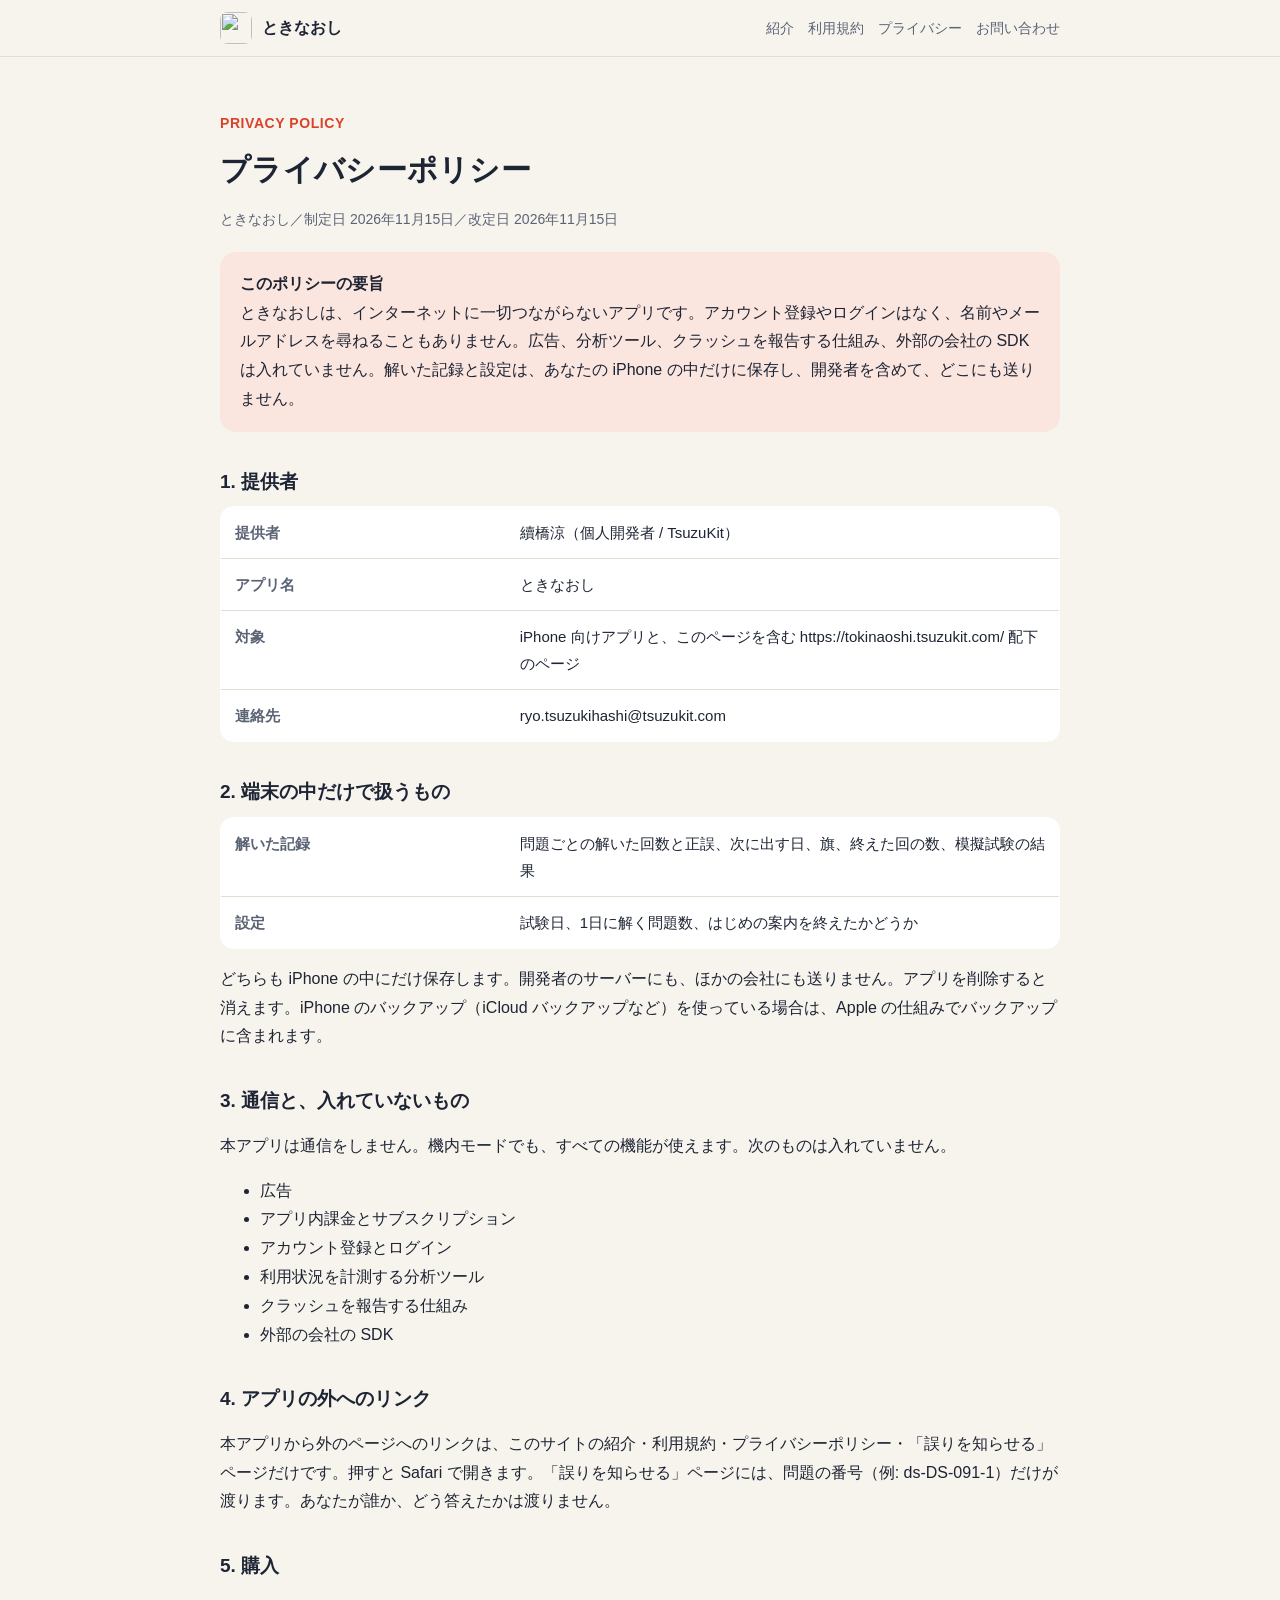
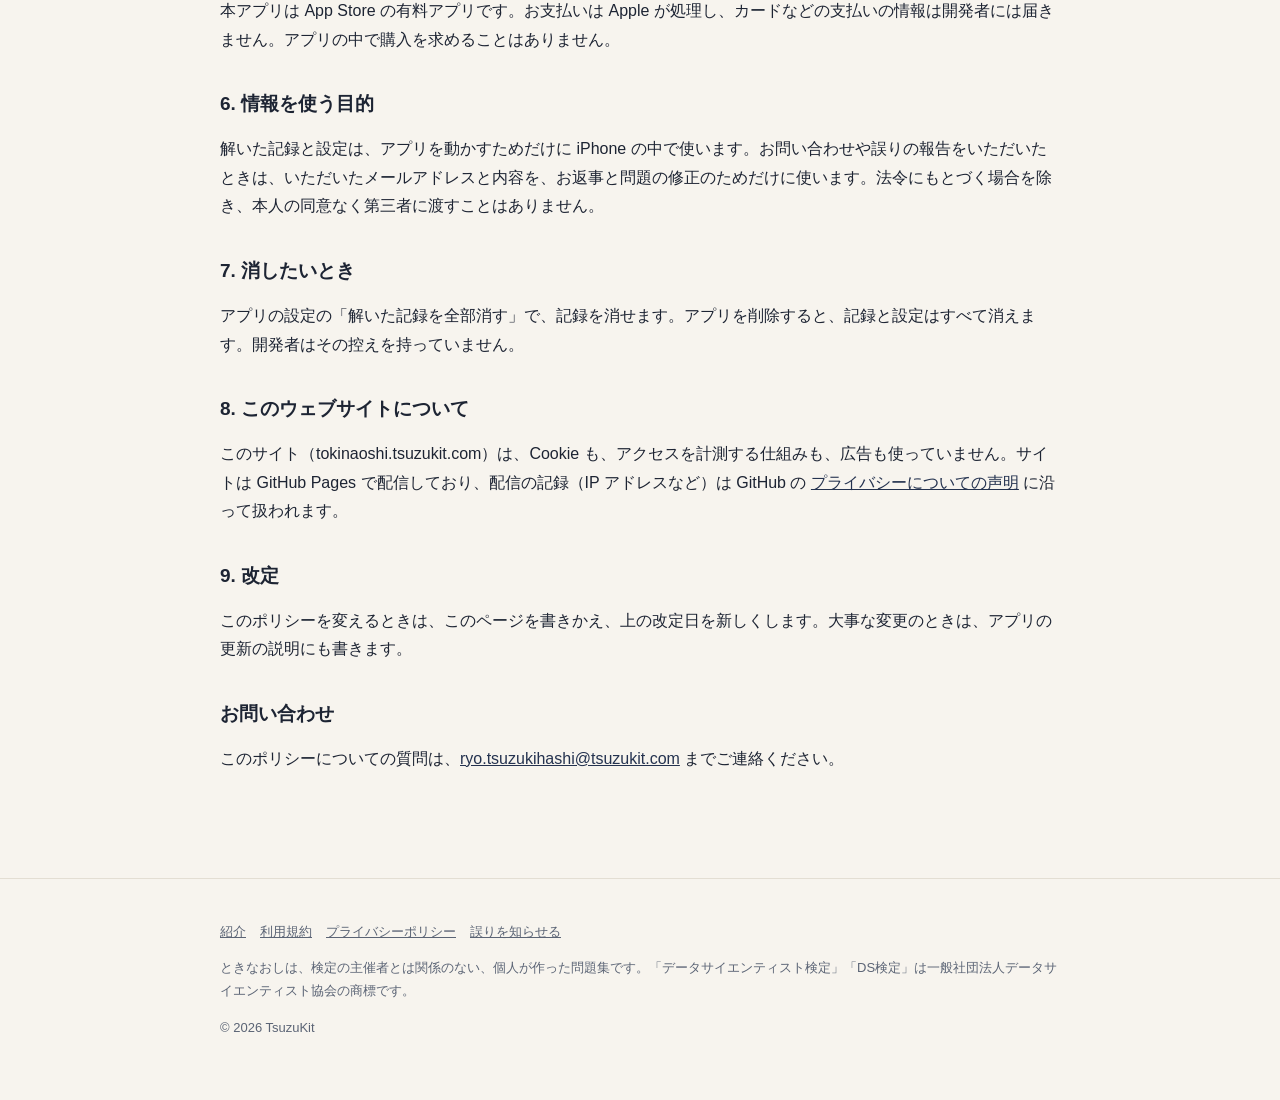
==== privacy.html @ 1ac1acfb "ときなおしの紹介・利用規約・プライバシーポリシー・誤りを知らせるページ" ====
<!DOCTYPE html>
<html lang="ja">
<head>
<meta charset="UTF-8">
<meta name="viewport" content="width=device-width, initial-scale=1">
<title>プライバシーポリシー - ときなおし</title>
<meta name="description" content="ときなおしのプライバシーポリシー。通信をせず、個人情報を集めません。">
<meta property="og:title" content="プライバシーポリシー - ときなおし">
<meta property="og:description" content="ときなおしのプライバシーポリシー。通信をせず、個人情報を集めません。">
<meta property="og:type" content="website">
<meta property="og:url" content="https://tokinaoshi.tsuzukit.com/privacy.html">
<meta property="og:image" content="https://tokinaoshi.tsuzukit.com/assets/og.jpg">
<link rel="icon" href="assets/icon.png">
<link rel="apple-touch-icon" href="assets/icon.png">
<link rel="stylesheet" href="style.css">
</head>
<body>
<header class="site"><div class="wrap">
<a class="brand" href="./"><img src="assets/icon.png" alt="" width="32" height="32">ときなおし</a>
<nav class="site"><a href="./">紹介</a><a href="terms.html">利用規約</a><a href="privacy.html">プライバシー</a><a href="./#contact">お問い合わせ</a></nav>
</div></header>
<main class="wrap">
<article class="doc">
<p class="eyebrow">PRIVACY POLICY</p>
<h1>プライバシーポリシー</h1>
<p class="meta">ときなおし／制定日 2026年11月15日／改定日 2026年11月15日</p>
<div class="summary"><strong>このポリシーの要旨</strong><br>ときなおしは、インターネットに一切つながらないアプリです。アカウント登録やログインはなく、名前やメールアドレスを尋ねることもありません。広告、分析ツール、クラッシュを報告する仕組み、外部の会社の SDK は入れていません。解いた記録と設定は、あなたの iPhone の中だけに保存し、開発者を含めて、どこにも送りません。</div>
<h2>1. 提供者</h2>
<table>
<tr><th>提供者</th><td>續橋涼（個人開発者 / TsuzuKit）</td></tr>
<tr><th>アプリ名</th><td>ときなおし</td></tr>
<tr><th>対象</th><td>iPhone 向けアプリと、このページを含む https://tokinaoshi.tsuzukit.com/ 配下のページ</td></tr>
<tr><th>連絡先</th><td>ryo.tsuzukihashi@tsuzukit.com</td></tr>
</table>
<h2>2. 端末の中だけで扱うもの</h2>
<table>
<tr><th>解いた記録</th><td>問題ごとの解いた回数と正誤、次に出す日、旗、終えた回の数、模擬試験の結果</td></tr>
<tr><th>設定</th><td>試験日、1日に解く問題数、はじめの案内を終えたかどうか</td></tr>
</table>
<p>どちらも iPhone の中にだけ保存します。開発者のサーバーにも、ほかの会社にも送りません。アプリを削除すると消えます。iPhone のバックアップ（iCloud バックアップなど）を使っている場合は、Apple の仕組みでバックアップに含まれます。</p>
<h2>3. 通信と、入れていないもの</h2>
<p>本アプリは通信をしません。機内モードでも、すべての機能が使えます。次のものは入れていません。</p>
<ul><li>広告</li><li>アプリ内課金とサブスクリプション</li><li>アカウント登録とログイン</li><li>利用状況を計測する分析ツール</li><li>クラッシュを報告する仕組み</li><li>外部の会社の SDK</li></ul>
<h2>4. アプリの外へのリンク</h2>
<p>本アプリから外のページへのリンクは、このサイトの紹介・利用規約・プライバシーポリシー・「誤りを知らせる」ページだけです。押すと Safari で開きます。「誤りを知らせる」ページには、問題の番号（例: ds-DS-091-1）だけが渡ります。あなたが誰か、どう答えたかは渡りません。</p>
<h2>5. 購入</h2>
<p>本アプリは App Store の有料アプリです。お支払いは Apple が処理し、カードなどの支払いの情報は開発者には届きません。アプリの中で購入を求めることはありません。</p>
<h2>6. 情報を使う目的</h2>
<p>解いた記録と設定は、アプリを動かすためだけに iPhone の中で使います。お問い合わせや誤りの報告をいただいたときは、いただいたメールアドレスと内容を、お返事と問題の修正のためだけに使います。法令にもとづく場合を除き、本人の同意なく第三者に渡すことはありません。</p>
<h2>7. 消したいとき</h2>
<p>アプリの設定の「解いた記録を全部消す」で、記録を消せます。アプリを削除すると、記録と設定はすべて消えます。開発者はその控えを持っていません。</p>
<h2>8. このウェブサイトについて</h2>
<p>このサイト（tokinaoshi.tsuzukit.com）は、Cookie も、アクセスを計測する仕組みも、広告も使っていません。サイトは GitHub Pages で配信しており、配信の記録（IP アドレスなど）は GitHub の <a href="https://docs.github.com/ja/site-policy/privacy-policies/github-general-privacy-statement">プライバシーについての声明</a> に沿って扱われます。</p>
<h2>9. 改定</h2>
<p>このポリシーを変えるときは、このページを書きかえ、上の改定日を新しくします。大事な変更のときは、アプリの更新の説明にも書きます。</p>
<h2>お問い合わせ</h2>
<p>このポリシーについての質問は、<a href="mailto:ryo.tsuzukihashi@tsuzukit.com">ryo.tsuzukihashi@tsuzukit.com</a> までご連絡ください。</p>
</article>

</main>
<footer class="site"><div class="wrap">
<p><a href="./">紹介</a><a href="terms.html">利用規約</a><a href="privacy.html">プライバシーポリシー</a><a href="report.html">誤りを知らせる</a></p>
<p>ときなおしは、検定の主催者とは関係のない、個人が作った問題集です。「データサイエンティスト検定」「DS検定」は一般社団法人データサイエンティスト協会の商標です。</p>
<p>© 2026 TsuzuKit</p>
</div></footer>
</body>
</html>
---- style.css ----
/* ときなおし — 紙の白・インクの紺・朱色（採点の赤ペン） */
:root {
  --paper: #f7f4ee; --card: #ffffff; --ink: #1d2433; --sub: #5b6475; --line: #e3ded3;
  --vermilion: #d9432a; --vermilion-soft: #fbe5df; --navy: #24324f; --correct: #167c55;
}
@media (prefers-color-scheme: dark) {
  :root { --paper: #12151c; --card: #1c212b; --ink: #f2f0ea; --sub: #a9b0be; --line: #2c3340;
    --vermilion: #f0674f; --vermilion-soft: #3a211c; --navy: #8fa6d9; --correct: #4cc38f; }
}
* { box-sizing: border-box; }
html { -webkit-text-size-adjust: 100%; }
body { margin: 0; background: var(--paper); color: var(--ink); line-height: 1.8;
  font-family: -apple-system, BlinkMacSystemFont, "Hiragino Sans", "Hiragino Kaku Gothic ProN", "Noto Sans JP", sans-serif; }
a { color: var(--navy); }
.wrap { max-width: 880px; margin: 0 auto; padding: 0 20px; }
header.site { border-bottom: 1px solid var(--line); background: var(--paper); position: sticky; top: 0; z-index: 5; }
header.site .wrap { display: flex; align-items: center; gap: 16px; min-height: 56px; }
.brand { display: flex; align-items: center; gap: 10px; font-weight: 800; text-decoration: none; color: var(--ink); margin-right: auto; }
.brand img { width: 32px; height: 32px; border-radius: 8px; }
nav.site a { font-size: 14px; text-decoration: none; color: var(--sub); margin-left: 14px; white-space: nowrap; }
nav.site a:hover { color: var(--ink); }
.hero { padding: 56px 0 40px; display: grid; gap: 32px; align-items: center; }
@media (min-width: 760px) { .hero { grid-template-columns: 1.1fr 0.9fr; } }
.eyebrow { color: var(--vermilion); font-weight: 700; font-size: 14px; letter-spacing: 0.04em; }
h1 { font-size: clamp(30px, 6vw, 46px); line-height: 1.35; margin: 8px 0 16px; letter-spacing: 0.01em; }
h2 { font-size: 24px; margin: 56px 0 16px; line-height: 1.5; }
h3 { font-size: 17px; margin: 0 0 6px; }
.lead { font-size: 17px; color: var(--sub); }
.cta { display: inline-block; margin-top: 20px; background: var(--vermilion); color: #fff; font-weight: 700; text-decoration: none;
  padding: 14px 26px; border-radius: 16px; }
.note { font-size: 13px; color: var(--sub); }
.hero img { width: 100%; max-width: 360px; justify-self: center; border-radius: 28px; }
.grid { display: grid; gap: 14px; }
@media (min-width: 700px) { .grid.two { grid-template-columns: 1fr 1fr; } .grid.three { grid-template-columns: repeat(3, 1fr); } }
.card { background: var(--card); border: 1px solid var(--line); border-radius: 18px; padding: 20px; }
.card.em { background: var(--vermilion-soft); border-color: transparent; }
.steps { counter-reset: step; }
.steps .card { position: relative; padding-left: 62px; }
.steps .card::before { counter-increment: step; content: counter(step); position: absolute; left: 18px; top: 18px; width: 32px; height: 32px;
  border-radius: 50%; border: 2.5px solid var(--vermilion); color: var(--vermilion); font-weight: 800; display: grid; place-items: center; }
table { width: 100%; border-collapse: collapse; background: var(--card); border: 1px solid var(--line); border-radius: 14px; overflow: hidden; }
th, td { text-align: left; padding: 12px 14px; border-bottom: 1px solid var(--line); vertical-align: top; font-size: 15px; }
th { width: 34%; color: var(--sub); font-weight: 600; }
tr:last-child th, tr:last-child td { border-bottom: none; }
.doc { padding: 40px 0 24px; }
.doc h1 { font-size: 30px; }
.doc h2 { font-size: 19px; margin: 36px 0 10px; }
.doc .meta { color: var(--sub); font-size: 14px; }
.doc .summary { background: var(--vermilion-soft); border-radius: 16px; padding: 18px 20px; margin: 20px 0; }
details { background: var(--card); border: 1px solid var(--line); border-radius: 14px; padding: 14px 18px; }
details + details { margin-top: 10px; }
summary { font-weight: 700; cursor: pointer; }
footer.site { border-top: 1px solid var(--line); margin-top: 64px; padding: 28px 0 48px; color: var(--sub); font-size: 13px; }
footer.site a { color: var(--sub); margin-right: 14px; }
.qid { font-family: ui-monospace, SFMono-Regular, Menlo, monospace; background: var(--card); border: 1px solid var(--line);
  border-radius: 8px; padding: 2px 8px; }
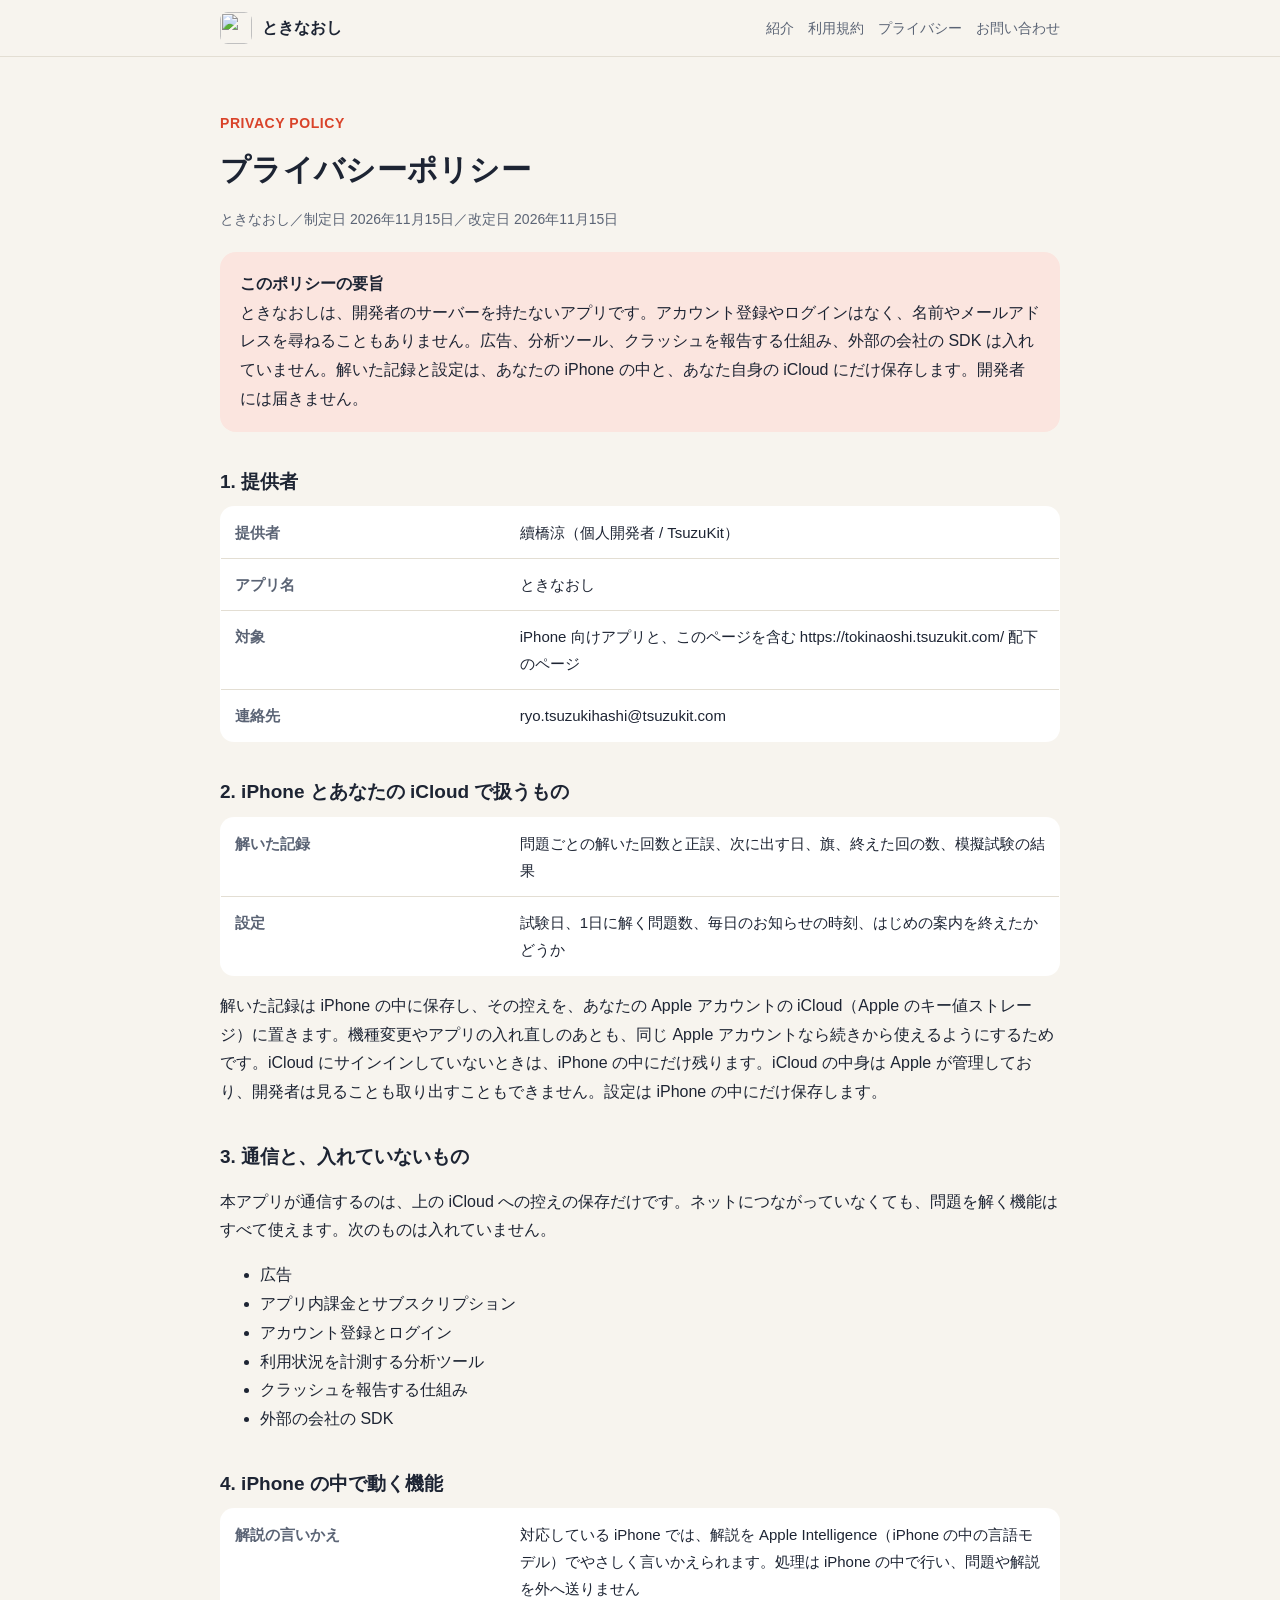
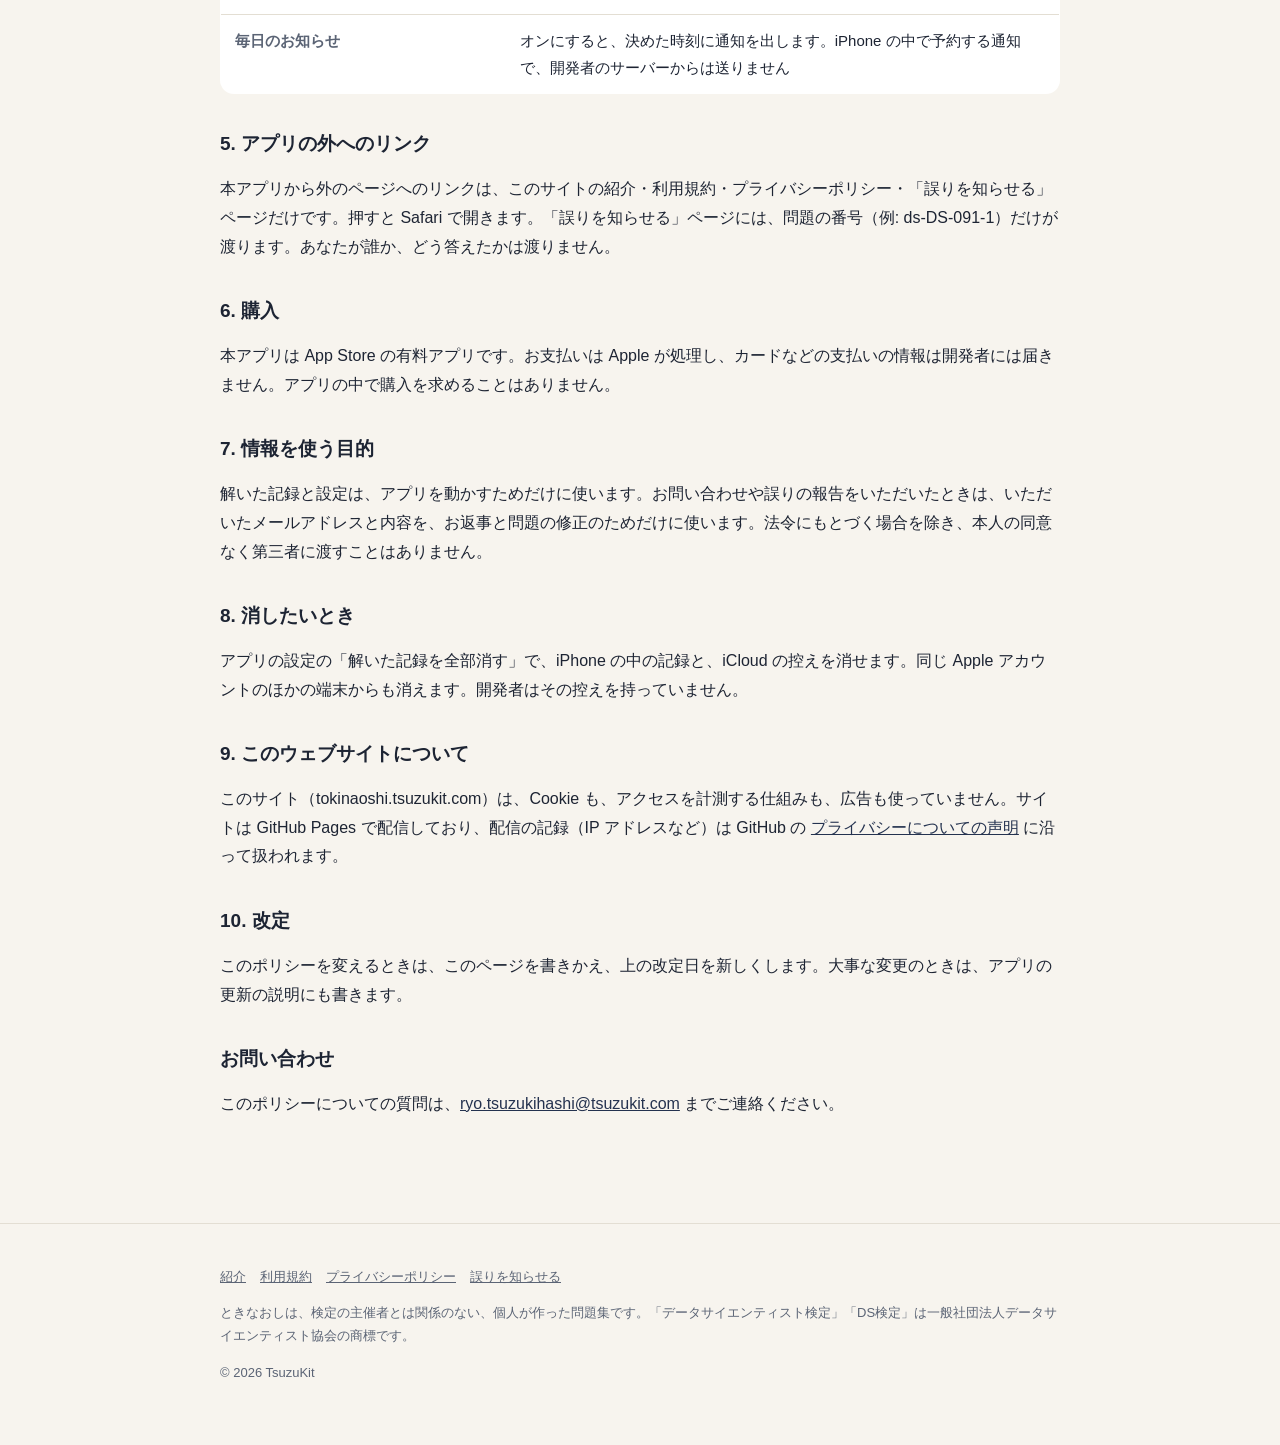
==== commit 66bc2c99: "iCloud への控え・解説の言いかえ・毎日のお知らせに合わせて、紹介とプライバシーポリシーを直す" ====
--- a/privacy.html
+++ b/privacy.html
@@ -4,9 +4,9 @@
 <meta charset="UTF-8">
 <meta name="viewport" content="width=device-width, initial-scale=1">
 <title>プライバシーポリシー - ときなおし</title>
-<meta name="description" content="ときなおしのプライバシーポリシー。通信をせず、個人情報を集めません。">
+<meta name="description" content="ときなおしのプライバシーポリシー。開発者は個人情報を集めません。">
 <meta property="og:title" content="プライバシーポリシー - ときなおし">
-<meta property="og:description" content="ときなおしのプライバシーポリシー。通信をせず、個人情報を集めません。">
+<meta property="og:description" content="ときなおしのプライバシーポリシー。開発者は個人情報を集めません。">
 <meta property="og:type" content="website">
 <meta property="og:url" content="https://tokinaoshi.tsuzukit.com/privacy.html">
 <meta property="og:image" content="https://tokinaoshi.tsuzukit.com/assets/og.jpg">
@@ -24,7 +24,7 @@
 <p class="eyebrow">PRIVACY POLICY</p>
 <h1>プライバシーポリシー</h1>
 <p class="meta">ときなおし／制定日 2026年11月15日／改定日 2026年11月15日</p>
-<div class="summary"><strong>このポリシーの要旨</strong><br>ときなおしは、インターネットに一切つながらないアプリです。アカウント登録やログインはなく、名前やメールアドレスを尋ねることもありません。広告、分析ツール、クラッシュを報告する仕組み、外部の会社の SDK は入れていません。解いた記録と設定は、あなたの iPhone の中だけに保存し、開発者を含めて、どこにも送りません。</div>
+<div class="summary"><strong>このポリシーの要旨</strong><br>ときなおしは、開発者のサーバーを持たないアプリです。アカウント登録やログインはなく、名前やメールアドレスを尋ねることもありません。広告、分析ツール、クラッシュを報告する仕組み、外部の会社の SDK は入れていません。解いた記録と設定は、あなたの iPhone の中と、あなた自身の iCloud にだけ保存します。開発者には届きません。</div>
 <h2>1. 提供者</h2>
 <table>
 <tr><th>提供者</th><td>續橋涼（個人開発者 / TsuzuKit）</td></tr>
@@ -32,26 +32,31 @@
 <tr><th>対象</th><td>iPhone 向けアプリと、このページを含む https://tokinaoshi.tsuzukit.com/ 配下のページ</td></tr>
 <tr><th>連絡先</th><td>ryo.tsuzukihashi@tsuzukit.com</td></tr>
 </table>
-<h2>2. 端末の中だけで扱うもの</h2>
+<h2>2. iPhone とあなたの iCloud で扱うもの</h2>
 <table>
 <tr><th>解いた記録</th><td>問題ごとの解いた回数と正誤、次に出す日、旗、終えた回の数、模擬試験の結果</td></tr>
-<tr><th>設定</th><td>試験日、1日に解く問題数、はじめの案内を終えたかどうか</td></tr>
+<tr><th>設定</th><td>試験日、1日に解く問題数、毎日のお知らせの時刻、はじめの案内を終えたかどうか</td></tr>
 </table>
-<p>どちらも iPhone の中にだけ保存します。開発者のサーバーにも、ほかの会社にも送りません。アプリを削除すると消えます。iPhone のバックアップ（iCloud バックアップなど）を使っている場合は、Apple の仕組みでバックアップに含まれます。</p>
+<p>解いた記録は iPhone の中に保存し、その控えを、あなたの Apple アカウントの iCloud（Apple のキー値ストレージ）に置きます。機種変更やアプリの入れ直しのあとも、同じ Apple アカウントなら続きから使えるようにするためです。iCloud にサインインしていないときは、iPhone の中にだけ残ります。iCloud の中身は Apple が管理しており、開発者は見ることも取り出すこともできません。設定は iPhone の中にだけ保存します。</p>
 <h2>3. 通信と、入れていないもの</h2>
-<p>本アプリは通信をしません。機内モードでも、すべての機能が使えます。次のものは入れていません。</p>
+<p>本アプリが通信するのは、上の iCloud への控えの保存だけです。ネットにつながっていなくても、問題を解く機能はすべて使えます。次のものは入れていません。</p>
 <ul><li>広告</li><li>アプリ内課金とサブスクリプション</li><li>アカウント登録とログイン</li><li>利用状況を計測する分析ツール</li><li>クラッシュを報告する仕組み</li><li>外部の会社の SDK</li></ul>
-<h2>4. アプリの外へのリンク</h2>
+<h2>4. iPhone の中で動く機能</h2>
+<table>
+<tr><th>解説の言いかえ</th><td>対応している iPhone では、解説を Apple Intelligence（iPhone の中の言語モデル）でやさしく言いかえられます。処理は iPhone の中で行い、問題や解説を外へ送りません</td></tr>
+<tr><th>毎日のお知らせ</th><td>オンにすると、決めた時刻に通知を出します。iPhone の中で予約する通知で、開発者のサーバーからは送りません</td></tr>
+</table>
+<h2>5. アプリの外へのリンク</h2>
 <p>本アプリから外のページへのリンクは、このサイトの紹介・利用規約・プライバシーポリシー・「誤りを知らせる」ページだけです。押すと Safari で開きます。「誤りを知らせる」ページには、問題の番号（例: ds-DS-091-1）だけが渡ります。あなたが誰か、どう答えたかは渡りません。</p>
-<h2>5. 購入</h2>
+<h2>6. 購入</h2>
 <p>本アプリは App Store の有料アプリです。お支払いは Apple が処理し、カードなどの支払いの情報は開発者には届きません。アプリの中で購入を求めることはありません。</p>
-<h2>6. 情報を使う目的</h2>
-<p>解いた記録と設定は、アプリを動かすためだけに iPhone の中で使います。お問い合わせや誤りの報告をいただいたときは、いただいたメールアドレスと内容を、お返事と問題の修正のためだけに使います。法令にもとづく場合を除き、本人の同意なく第三者に渡すことはありません。</p>
-<h2>7. 消したいとき</h2>
-<p>アプリの設定の「解いた記録を全部消す」で、記録を消せます。アプリを削除すると、記録と設定はすべて消えます。開発者はその控えを持っていません。</p>
-<h2>8. このウェブサイトについて</h2>
+<h2>7. 情報を使う目的</h2>
+<p>解いた記録と設定は、アプリを動かすためだけに使います。お問い合わせや誤りの報告をいただいたときは、いただいたメールアドレスと内容を、お返事と問題の修正のためだけに使います。法令にもとづく場合を除き、本人の同意なく第三者に渡すことはありません。</p>
+<h2>8. 消したいとき</h2>
+<p>アプリの設定の「解いた記録を全部消す」で、iPhone の中の記録と、iCloud の控えを消せます。同じ Apple アカウントのほかの端末からも消えます。開発者はその控えを持っていません。</p>
+<h2>9. このウェブサイトについて</h2>
 <p>このサイト（tokinaoshi.tsuzukit.com）は、Cookie も、アクセスを計測する仕組みも、広告も使っていません。サイトは GitHub Pages で配信しており、配信の記録（IP アドレスなど）は GitHub の <a href="https://docs.github.com/ja/site-policy/privacy-policies/github-general-privacy-statement">プライバシーについての声明</a> に沿って扱われます。</p>
-<h2>9. 改定</h2>
+<h2>10. 改定</h2>
 <p>このポリシーを変えるときは、このページを書きかえ、上の改定日を新しくします。大事な変更のときは、アプリの更新の説明にも書きます。</p>
 <h2>お問い合わせ</h2>
 <p>このポリシーについての質問は、<a href="mailto:ryo.tsuzukihashi@tsuzukit.com">ryo.tsuzukihashi@tsuzukit.com</a> までご連絡ください。</p>
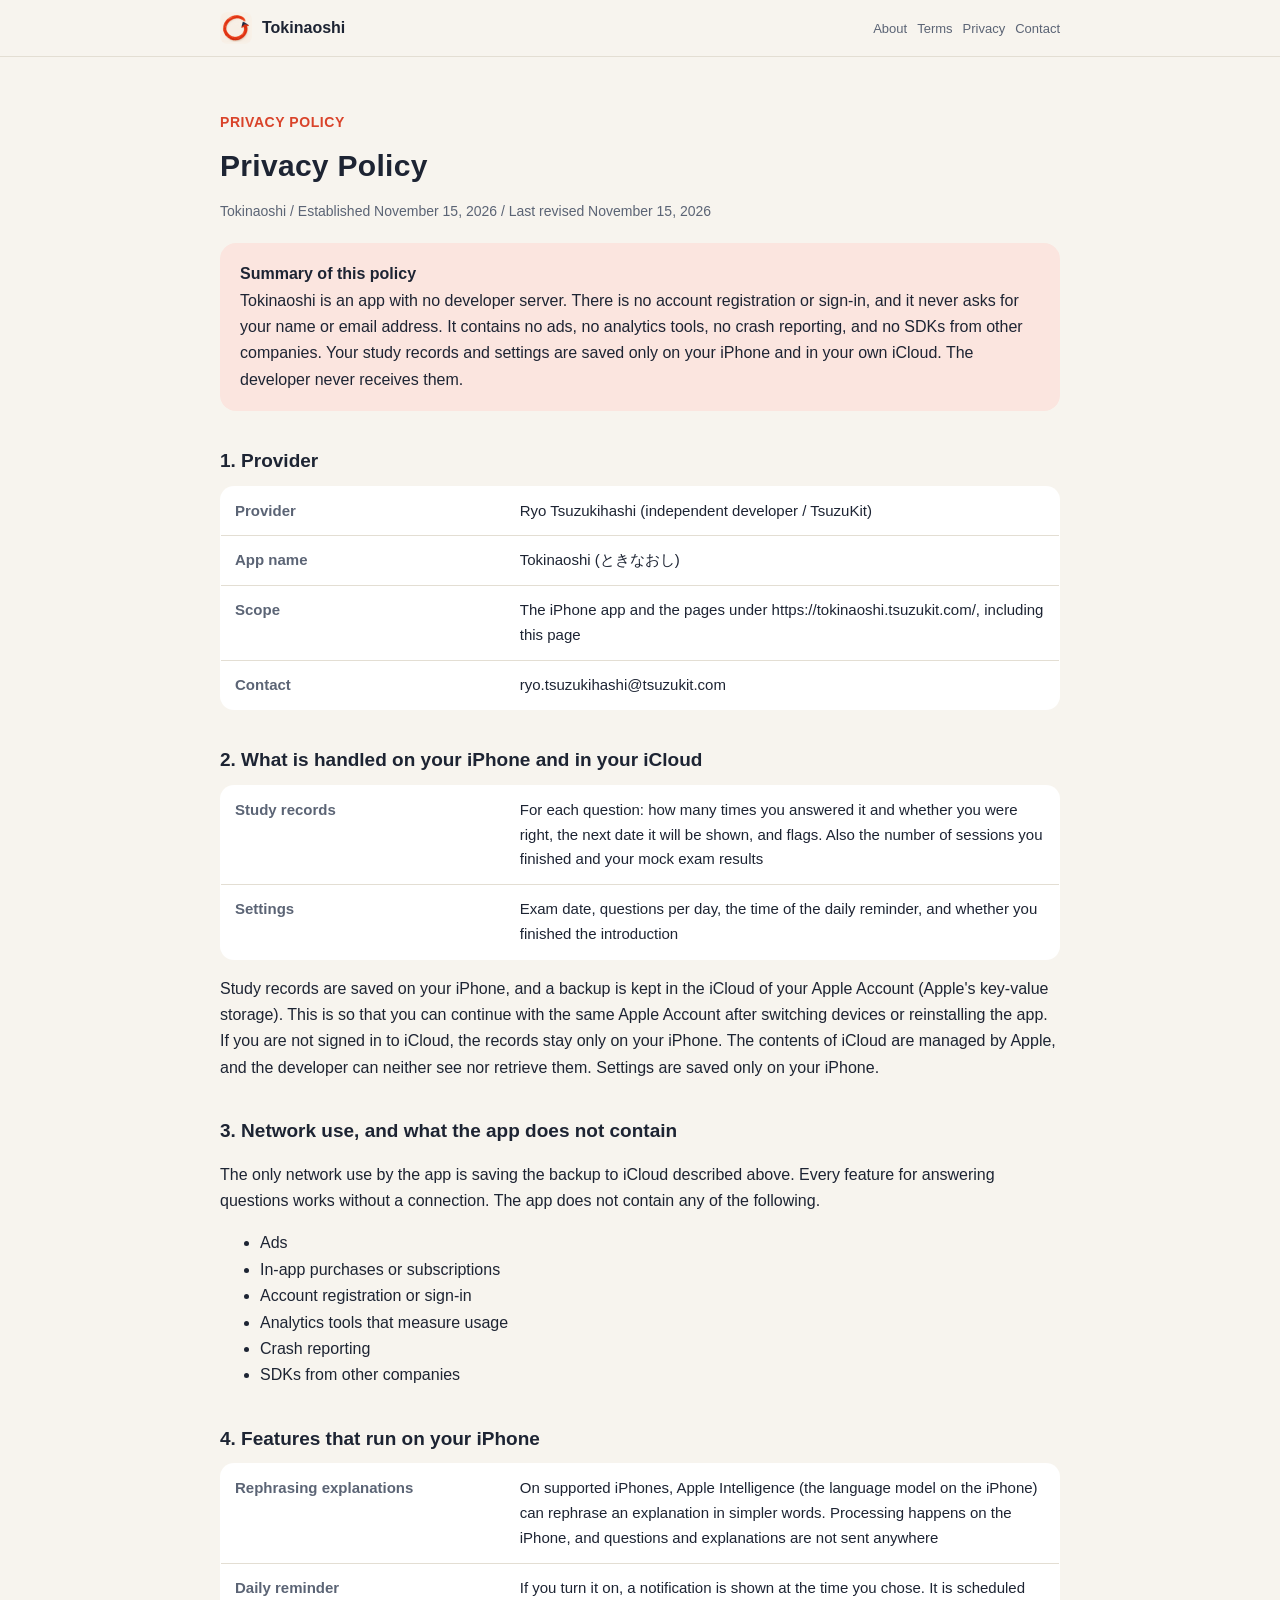
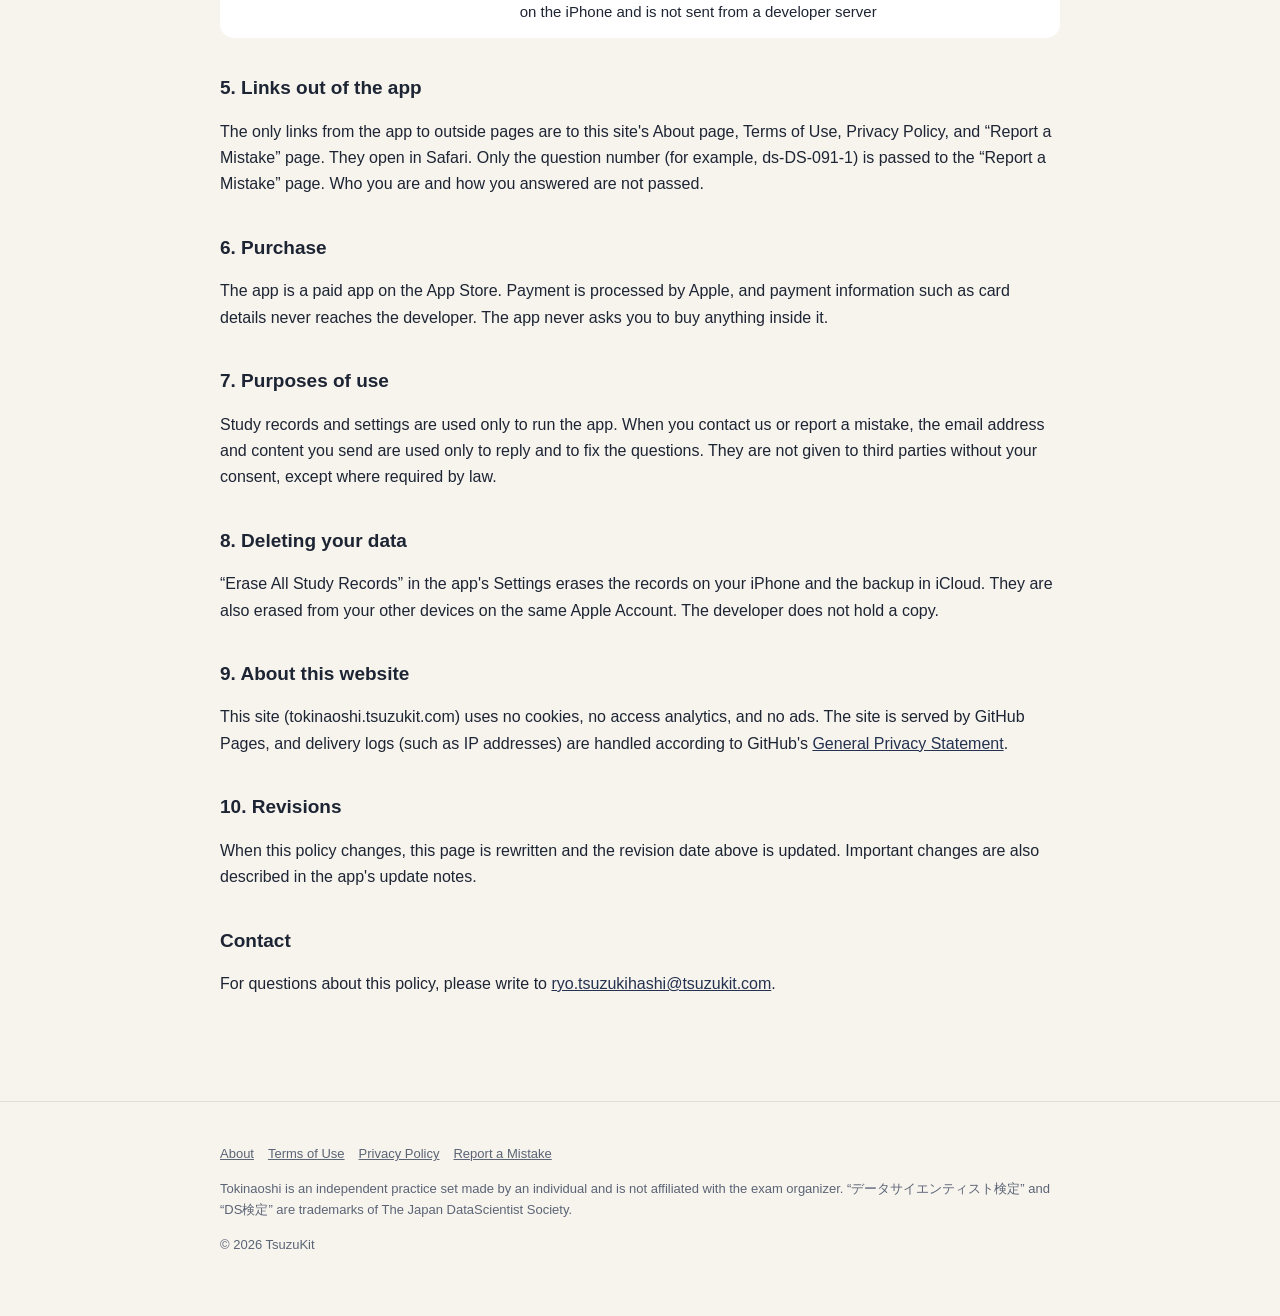
==== commit 74a03dc1: "サイトを日本語・英語の両方で出す（端末の言語で切りかわる）" ====
--- a/privacy.html
+++ b/privacy.html
@@ -1,10 +1,11 @@
 <!DOCTYPE html>
-<html lang="ja">
+<html lang="ja" data-title-ja="プライバシーポリシー - ときなおし" data-title-en="Privacy Policy - Tokinaoshi">
 <head>
 <meta charset="UTF-8">
 <meta name="viewport" content="width=device-width, initial-scale=1">
+<script>(function(){var l=navigator.languages&&navigator.languages.length?navigator.languages:[navigator.language||"ja"],p="en";for(var i=0;i<l.length;i++){var c=String(l[i]).toLowerCase();if(c.indexOf("ja")===0){p="ja";break}if(c.indexOf("en")===0){p="en";break}}var d=document.documentElement;d.lang=p;var t=d.getAttribute("data-title-"+p);if(t){document.title=t}})();</script>
 <title>プライバシーポリシー - ときなおし</title>
-<meta name="description" content="ときなおしのプライバシーポリシー。開発者は個人情報を集めません。">
+<meta name="description" content="ときなおしのプライバシーポリシー。開発者は個人情報を集めません。 / Privacy Policy for Tokinaoshi. The developer collects no personal information.">
 <meta property="og:title" content="プライバシーポリシー - ときなおし">
 <meta property="og:description" content="ときなおしのプライバシーポリシー。開発者は個人情報を集めません。">
 <meta property="og:type" content="website">
@@ -15,6 +16,7 @@
 <link rel="stylesheet" href="style.css">
 </head>
 <body>
+<div data-l="ja" lang="ja">
 <header class="site"><div class="wrap">
 <a class="brand" href="./"><img src="assets/icon.png" alt="" width="32" height="32">ときなおし</a>
 <nav class="site"><a href="./">紹介</a><a href="terms.html">利用規約</a><a href="privacy.html">プライバシー</a><a href="./#contact">お問い合わせ</a></nav>
@@ -61,12 +63,66 @@
 <h2>お問い合わせ</h2>
 <p>このポリシーについての質問は、<a href="mailto:ryo.tsuzukihashi@tsuzukit.com">ryo.tsuzukihashi@tsuzukit.com</a> までご連絡ください。</p>
 </article>
-
 </main>
 <footer class="site"><div class="wrap">
 <p><a href="./">紹介</a><a href="terms.html">利用規約</a><a href="privacy.html">プライバシーポリシー</a><a href="report.html">誤りを知らせる</a></p>
 <p>ときなおしは、検定の主催者とは関係のない、個人が作った問題集です。「データサイエンティスト検定」「DS検定」は一般社団法人データサイエンティスト協会の商標です。</p>
 <p>© 2026 TsuzuKit</p>
 </div></footer>
+</div>
+<div data-l="en" lang="en">
+<header class="site"><div class="wrap">
+<a class="brand" href="./"><img src="assets/icon.png" alt="" width="32" height="32">Tokinaoshi</a>
+<nav class="site"><a href="./">About</a><a href="terms.html">Terms</a><a href="privacy.html">Privacy</a><a href="./#contact-en">Contact</a></nav>
+</div></header>
+<main class="wrap">
+<article class="doc">
+<p class="eyebrow">PRIVACY POLICY</p>
+<h1>Privacy Policy</h1>
+<p class="meta">Tokinaoshi / Established November 15, 2026 / Last revised November 15, 2026</p>
+<div class="summary"><strong>Summary of this policy</strong><br>Tokinaoshi is an app with no developer server. There is no account registration or sign-in, and it never asks for your name or email address. It contains no ads, no analytics tools, no crash reporting, and no SDKs from other companies. Your study records and settings are saved only on your iPhone and in your own iCloud. The developer never receives them.</div>
+<h2>1. Provider</h2>
+<table>
+<tr><th>Provider</th><td>Ryo Tsuzukihashi (independent developer / TsuzuKit)</td></tr>
+<tr><th>App name</th><td>Tokinaoshi (ときなおし)</td></tr>
+<tr><th>Scope</th><td>The iPhone app and the pages under https://tokinaoshi.tsuzukit.com/, including this page</td></tr>
+<tr><th>Contact</th><td>ryo.tsuzukihashi@tsuzukit.com</td></tr>
+</table>
+<h2>2. What is handled on your iPhone and in your iCloud</h2>
+<table>
+<tr><th>Study records</th><td>For each question: how many times you answered it and whether you were right, the next date it will be shown, and flags. Also the number of sessions you finished and your mock exam results</td></tr>
+<tr><th>Settings</th><td>Exam date, questions per day, the time of the daily reminder, and whether you finished the introduction</td></tr>
+</table>
+<p>Study records are saved on your iPhone, and a backup is kept in the iCloud of your Apple Account (Apple's key-value storage). This is so that you can continue with the same Apple Account after switching devices or reinstalling the app. If you are not signed in to iCloud, the records stay only on your iPhone. The contents of iCloud are managed by Apple, and the developer can neither see nor retrieve them. Settings are saved only on your iPhone.</p>
+<h2>3. Network use, and what the app does not contain</h2>
+<p>The only network use by the app is saving the backup to iCloud described above. Every feature for answering questions works without a connection. The app does not contain any of the following.</p>
+<ul><li>Ads</li><li>In-app purchases or subscriptions</li><li>Account registration or sign-in</li><li>Analytics tools that measure usage</li><li>Crash reporting</li><li>SDKs from other companies</li></ul>
+<h2>4. Features that run on your iPhone</h2>
+<table>
+<tr><th>Rephrasing explanations</th><td>On supported iPhones, Apple Intelligence (the language model on the iPhone) can rephrase an explanation in simpler words. Processing happens on the iPhone, and questions and explanations are not sent anywhere</td></tr>
+<tr><th>Daily reminder</th><td>If you turn it on, a notification is shown at the time you chose. It is scheduled on the iPhone and is not sent from a developer server</td></tr>
+</table>
+<h2>5. Links out of the app</h2>
+<p>The only links from the app to outside pages are to this site's About page, Terms of Use, Privacy Policy, and “Report a Mistake” page. They open in Safari. Only the question number (for example, ds-DS-091-1) is passed to the “Report a Mistake” page. Who you are and how you answered are not passed.</p>
+<h2>6. Purchase</h2>
+<p>The app is a paid app on the App Store. Payment is processed by Apple, and payment information such as card details never reaches the developer. The app never asks you to buy anything inside it.</p>
+<h2>7. Purposes of use</h2>
+<p>Study records and settings are used only to run the app. When you contact us or report a mistake, the email address and content you send are used only to reply and to fix the questions. They are not given to third parties without your consent, except where required by law.</p>
+<h2>8. Deleting your data</h2>
+<p>“Erase All Study Records” in the app's Settings erases the records on your iPhone and the backup in iCloud. They are also erased from your other devices on the same Apple Account. The developer does not hold a copy.</p>
+<h2>9. About this website</h2>
+<p>This site (tokinaoshi.tsuzukit.com) uses no cookies, no access analytics, and no ads. The site is served by GitHub Pages, and delivery logs (such as IP addresses) are handled according to GitHub's <a href="https://docs.github.com/en/site-policy/privacy-policies/github-general-privacy-statement">General Privacy Statement</a>.</p>
+<h2>10. Revisions</h2>
+<p>When this policy changes, this page is rewritten and the revision date above is updated. Important changes are also described in the app's update notes.</p>
+<h2>Contact</h2>
+<p>For questions about this policy, please write to <a href="mailto:ryo.tsuzukihashi@tsuzukit.com">ryo.tsuzukihashi@tsuzukit.com</a>.</p>
+</article>
+</main>
+<footer class="site"><div class="wrap">
+<p><a href="./">About</a><a href="terms.html">Terms of Use</a><a href="privacy.html">Privacy Policy</a><a href="report.html">Report a Mistake</a></p>
+<p>Tokinaoshi is an independent practice set made by an individual and is not affiliated with the exam organizer. “データサイエンティスト検定” and “DS検定” are trademarks of The Japan DataScientist Society.</p>
+<p>© 2026 TsuzuKit</p>
+</div></footer>
+</div>
 </body>
 </html>
--- a/style.css
+++ b/style.css
@@ -54,3 +54,9 @@
 footer.site a { color: var(--sub); margin-right: 14px; }
 .qid { font-family: ui-monospace, SFMono-Regular, Menlo, monospace; background: var(--card); border: 1px solid var(--line);
   border-radius: 8px; padding: 2px 8px; }
+/* 端末の言語に合うほうだけ見せる（build.py が両方を1ページに入れる） */
+html[lang="ja"] [data-l="en"], html[lang="en"] [data-l="ja"] { display: none; }
+[lang="en"] { line-height: 1.65; }
+[lang="en"] h1 { line-height: 1.2; }
+[lang="en"] nav.site a { font-size: 13px; margin-left: 10px; }
+header.site .wrap { flex-wrap: wrap; row-gap: 0; }
